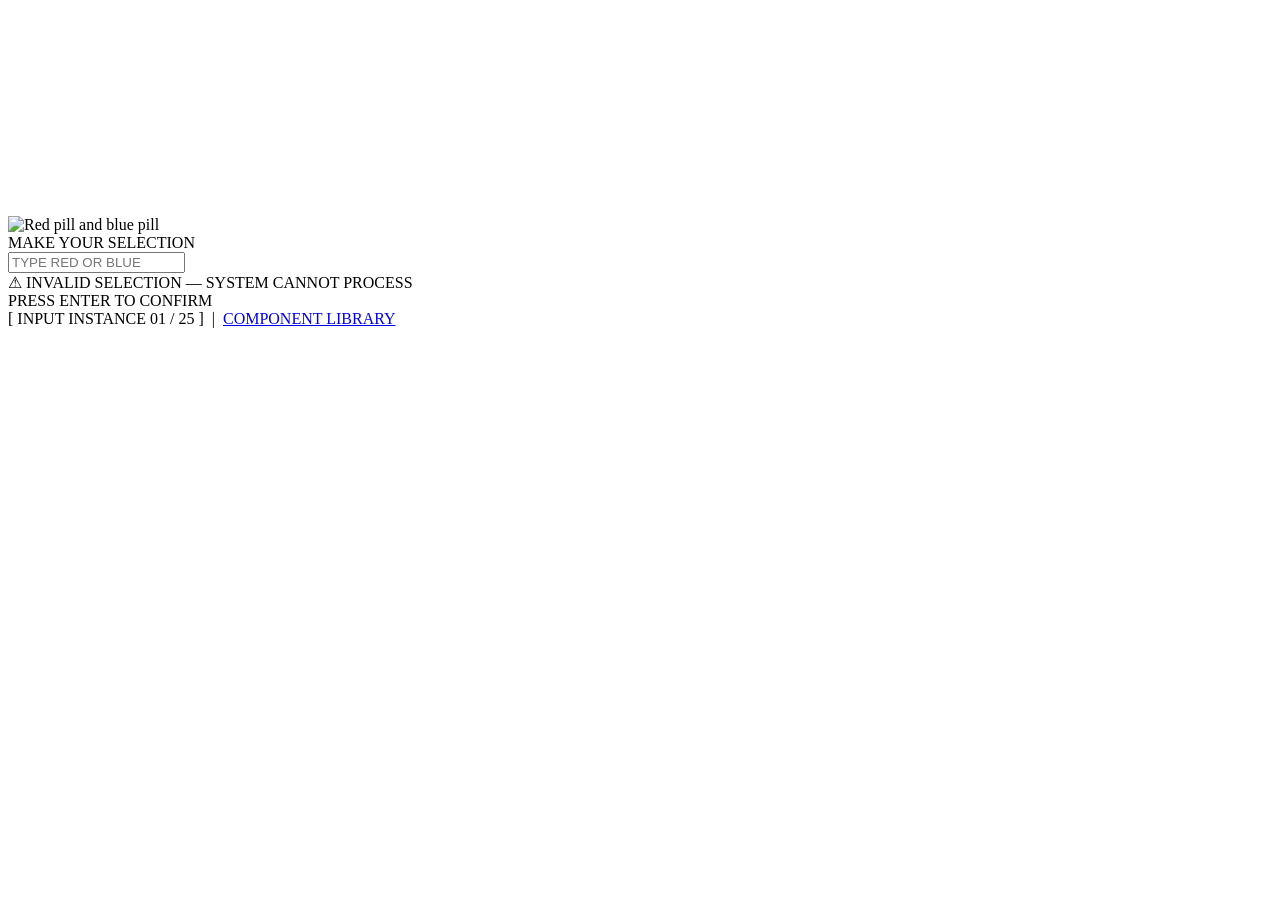
==== index.html @ 8bda36fb "fix paths" ====
<!DOCTYPE html>
<html lang="en">
<head>
  <meta charset="UTF-8" />
  <meta name="viewport" content="width=device-width, initial-scale=1.0"/>
  <title>INPUT — An HTML Experiment</title>
  <link rel="stylesheet" href="global.css" />
  <link rel="stylesheet" href="intro.css" />
</head>
<body>
  <div id="intro-page">

    <!--
      SEQUENCE
      1. #stage-crash    — car crash, canvas frame-by-frame, plays ONCE (1900ms)
      2. #stage-the-end  — "The End" VHS GIF (2800ms)
      3. #stage-ascii    — ASCII human glitch GIF (3200ms)
      4. #stage-data     — data / number glitch GIF (2600ms)
      5. #stage-pill     — Matrix pill full-bleed + input
    -->

    <!-- STAGE 1: Car crash — canvas renders frames, plays once -->
    <div class="stage active" id="stage-crash">
      <canvas id="crash-canvas"></canvas>
    </div>

    <!-- STAGE 2: The End VHS -->
    <div class="stage" id="stage-the-end">
      <img class="stage-gif" src="./the-end.gif" alt="" />
    </div>

    <!-- STAGE 3: ASCII human glitch -->
    <div class="stage stage--dark" id="stage-ascii">
      <img class="stage-gif stage-gif--contain" src="./ascii-human.gif" alt="" />
    </div>

    <!-- STAGE 4: Data / number glitch -->
    <div class="stage" id="stage-data">
      <img class="stage-gif" src="./data-glitch.gif" alt="" />
    </div>

    <!-- STAGE 5: Pill choice — full bleed + input overlay -->
    <div class="stage stage--dark" id="stage-pill">
      <img id="pill-image" src="./pill-choice.jpg" alt="Red pill and blue pill" />

      <div id="pill-inner">
        <div id="pill-input-wrap">
          <div class="intro-label">MAKE YOUR SELECTION</div>

          <!-- INPUT INSTANCE 01 / 25 -->
          <input
            type="text"
            id="pill-input"
            placeholder="TYPE RED OR BLUE"
            maxlength="4"
            autocomplete="off"
            spellcheck="false"
            aria-label="Choose pill: type red or blue"
          />

          <div id="pill-warning">⚠ INVALID SELECTION — SYSTEM CANNOT PROCESS</div>
          <div class="intro-hint">PRESS ENTER TO CONFIRM</div>
        </div>

        <div class="intro-hint lib-link">
          [ INPUT INSTANCE 01 / 25 ]
          &nbsp;|&nbsp;
          <a href="library.html">COMPONENT LIBRARY</a>
        </div>
      </div>
    </div>

    <!-- Flash overlay between stages -->
    <div id="flash-overlay"></div>

  </div>

  <script src="intro.js"></script>
</body>
</html>
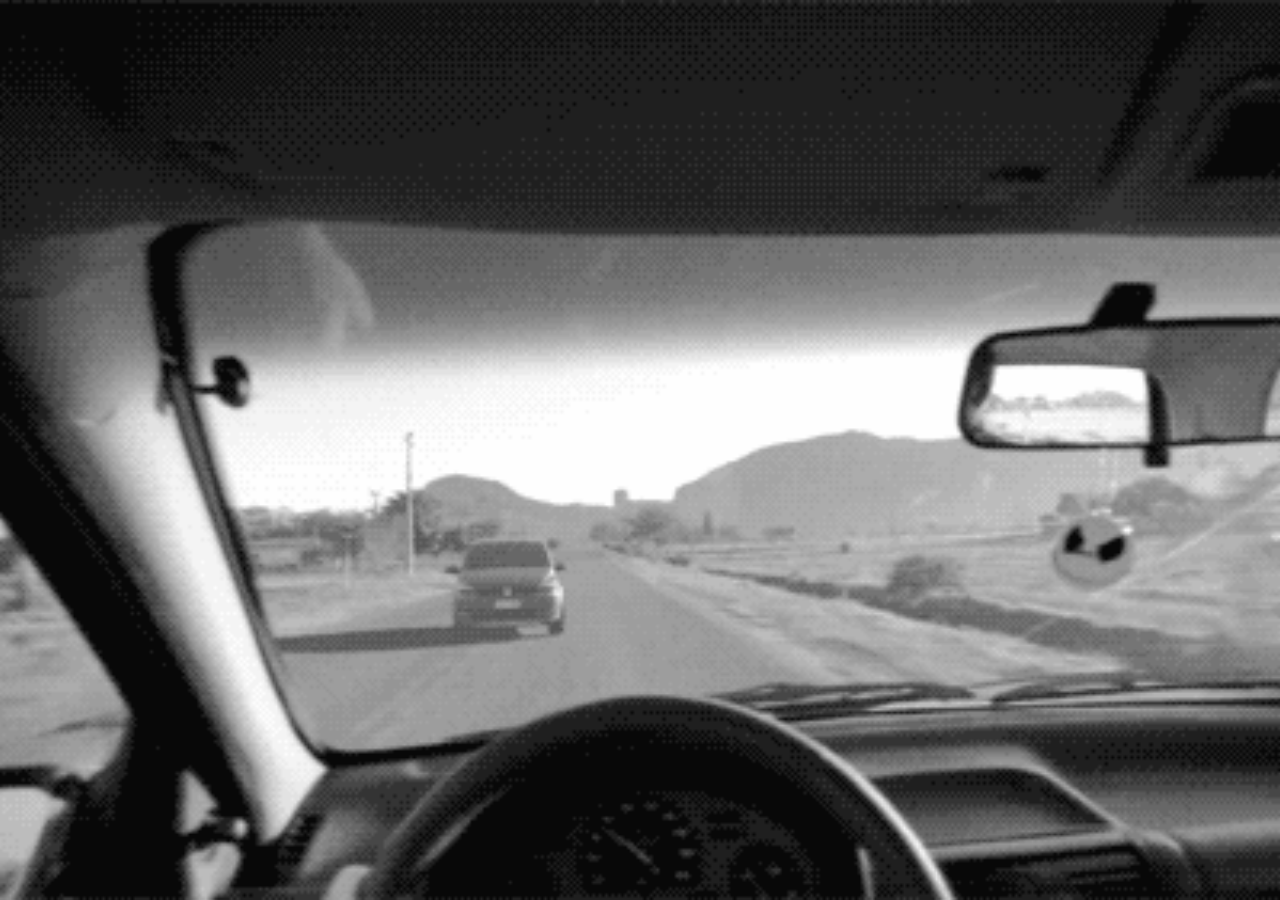
==== commit 66b2c8d6: "fix intro" ====
--- a/index.html
+++ b/index.html
@@ -4,77 +4,37 @@
   <meta charset="UTF-8" />
   <meta name="viewport" content="width=device-width, initial-scale=1.0"/>
   <title>INPUT — An HTML Experiment</title>
-  <link rel="stylesheet" href="global.css" />
-  <link rel="stylesheet" href="intro.css" />
+  <link rel="stylesheet" href="css/global.css" />
+  <link rel="stylesheet" href="css/intro.css" />
 </head>
 <body>
-  <div id="intro-page">
-
-    <!--
-      SEQUENCE
-      1. #stage-crash    — car crash, canvas frame-by-frame, plays ONCE (1900ms)
-      2. #stage-the-end  — "The End" VHS GIF (2800ms)
-      3. #stage-ascii    — ASCII human glitch GIF (3200ms)
-      4. #stage-data     — data / number glitch GIF (2600ms)
-      5. #stage-pill     — Matrix pill full-bleed + input
-    -->
-
-    <!-- STAGE 1: Car crash — canvas renders frames, plays once -->
-    <div class="stage active" id="stage-crash">
-      <canvas id="crash-canvas"></canvas>
+<div id="intro-page">
+  <div class="stage active" id="stage-crash">
+    <img class="stage-gif" src="assets/images/car-crash.gif" alt="" />
+  </div>
+  <div class="stage" id="stage-the-end">
+    <img class="stage-gif" src="assets/images/the-end.gif" alt="" />
+  </div>
+  <div class="stage" id="stage-ascii">
+    <img class="stage-gif stage-gif--contain" src="assets/images/ascii-human.gif" alt="" />
+  </div>
+  <div class="stage" id="stage-data">
+    <img class="stage-gif" src="assets/images/data-glitch.gif" alt="" />
+  </div>
+  <div class="stage" id="stage-pill">
+    <img id="pill-image" src="assets/images/pill-choice.jpg" alt="" />
+    <div id="pill-inner">
+      <div id="pill-input-wrap">
+        <div class="intro-label">MAKE YOUR SELECTION</div>
+        <input type="text" id="pill-input" placeholder="TYPE RED OR BLUE" maxlength="4" autocomplete="off" spellcheck="false" />
+        <div id="pill-warning">⚠ INVALID SELECTION — SYSTEM CANNOT PROCESS</div>
+        <div class="intro-hint">PRESS ENTER TO CONFIRM</div>
+      </div>
+      <div class="intro-hint">[ INPUT INSTANCE 01 / 25 ] &nbsp;|&nbsp; <a href="library.html">COMPONENT LIBRARY</a></div>
     </div>
-
-    <!-- STAGE 2: The End VHS -->
-    <div class="stage" id="stage-the-end">
-      <img class="stage-gif" src="./the-end.gif" alt="" />
-    </div>
-
-    <!-- STAGE 3: ASCII human glitch -->
-    <div class="stage stage--dark" id="stage-ascii">
-      <img class="stage-gif stage-gif--contain" src="./ascii-human.gif" alt="" />
-    </div>
-
-    <!-- STAGE 4: Data / number glitch -->
-    <div class="stage" id="stage-data">
-      <img class="stage-gif" src="./data-glitch.gif" alt="" />
-    </div>
-
-    <!-- STAGE 5: Pill choice — full bleed + input overlay -->
-    <div class="stage stage--dark" id="stage-pill">
-      <img id="pill-image" src="./pill-choice.jpg" alt="Red pill and blue pill" />
-
-      <div id="pill-inner">
-        <div id="pill-input-wrap">
-          <div class="intro-label">MAKE YOUR SELECTION</div>
-
-          <!-- INPUT INSTANCE 01 / 25 -->
-          <input
-            type="text"
-            id="pill-input"
-            placeholder="TYPE RED OR BLUE"
-            maxlength="4"
-            autocomplete="off"
-            spellcheck="false"
-            aria-label="Choose pill: type red or blue"
-          />
-
-          <div id="pill-warning">⚠ INVALID SELECTION — SYSTEM CANNOT PROCESS</div>
-          <div class="intro-hint">PRESS ENTER TO CONFIRM</div>
-        </div>
-
-        <div class="intro-hint lib-link">
-          [ INPUT INSTANCE 01 / 25 ]
-          &nbsp;|&nbsp;
-          <a href="library.html">COMPONENT LIBRARY</a>
-        </div>
-      </div>
-    </div>
-
-    <!-- Flash overlay between stages -->
-    <div id="flash-overlay"></div>
-
   </div>
-
-  <script src="intro.js"></script>
+  <div id="flash-overlay"></div>
+</div>
+<script src="js/intro.js"></script>
 </body>
-</html>+</html>
--- a/css/global.css
+++ b/css/global.css
@@ -0,0 +1,104 @@
+/* ============================================
+   INPUT — AN HTML EXPERIMENT
+   css/global.css — Shared base styles
+   ============================================ */
+
+:root {
+  /* Matrix / Red Pill */
+  --matrix-green:      #00ff41;
+  --matrix-green-dim:  #00aa2a;
+  --matrix-green-dark: #003311;
+
+  /* Blue Pill */
+  --blue-primary:  #0000cc;
+  --blue-light:    #3333ff;
+  --blue-bg:       #e8eaf0;
+  --blue-panel:    #f4f5f8;
+  --blue-border:   #aab0c0;
+
+  /* Neutral */
+  --white:     #ffffff;
+  --black:     #000000;
+  --gray-100:  #f0f0f0;
+  --gray-200:  #d0d0d0;
+  --gray-800:  #222222;
+
+  /* Typography */
+  --font-mono:   'Courier New', Courier, monospace;
+  --font-system: 'Verdana', Geneva, Tahoma, sans-serif;
+  --font-brutal: 'Arial Black', Arial, sans-serif;
+  --font-serif:  'Times New Roman', Times, serif;
+}
+
+/* ── Reset ── */
+*, *::before, *::after {
+  box-sizing: border-box;
+  margin: 0;
+  padding: 0;
+}
+
+html {
+  font-size: 14px;
+  scroll-behavior: smooth;
+}
+
+body {
+  overflow-x: hidden;
+}
+
+/* ── Shared nav link ── */
+.nav-back {
+  position: fixed;
+  top: 16px;
+  left: 16px;
+  z-index: 9999;
+  font-family: var(--font-mono);
+  font-size: 11px;
+  letter-spacing: 0.15em;
+  text-transform: uppercase;
+  text-decoration: none;
+  padding: 6px 12px;
+  border: 1px solid currentColor;
+  transition: all 0.15s;
+}
+
+.nav-back.green {
+  color: var(--matrix-green);
+  border-color: var(--matrix-green);
+  background: transparent;
+}
+
+.nav-back.green:hover {
+  background: var(--matrix-green);
+  color: var(--black);
+}
+
+.nav-back.blue {
+  color: var(--blue-primary);
+  border-color: var(--blue-primary);
+  background: transparent;
+}
+
+.nav-back.blue:hover {
+  background: var(--blue-primary);
+  color: var(--white);
+}
+
+/* ── Shared keyframes ── */
+@keyframes screenShake {
+  0%, 100% { transform: translateX(0); }
+  20%       { transform: translateX(-8px) rotate(-0.5deg); }
+  40%       { transform: translateX(8px)  rotate(0.5deg); }
+  60%       { transform: translateX(-5px); }
+  80%       { transform: translateX(5px); }
+}
+
+@keyframes glitchFlicker {
+  0%, 100% { opacity: 1; }
+  25%       { opacity: 0.7; filter: hue-rotate(90deg); }
+  50%       { opacity: 1; }
+  75%       { opacity: 0.85; filter: hue-rotate(-90deg); }
+}
+
+.screen-shake   { animation: screenShake   0.4s ease; }
+.glitch-flicker { animation: glitchFlicker 0.3s ease 2; }
--- a/css/intro.css
+++ b/css/intro.css
@@ -0,0 +1,192 @@
+/* ============================================
+   css/intro.css — Intro sequential stage system
+   ============================================ */
+
+/* ── Page shell ── */
+#intro-page {
+  width: 100vw;
+  height: 100vh;
+  background: #000;
+  overflow: hidden;
+  position: relative;
+}
+
+/* ── Stage base ── */
+.stage {
+  position: absolute;
+  inset: 0;
+  display: flex;
+  align-items: center;
+  justify-content: center;
+  background: #000;
+  opacity: 0;
+  pointer-events: none;
+  transition: opacity 0.4s ease;
+  z-index: 1;
+}
+
+.stage.active {
+  opacity: 1;
+  pointer-events: auto;
+  z-index: 2;
+}
+
+.stage--dark {
+  background: #000;
+}
+
+/* ── GIF fills ── */
+.stage-gif {
+  width: 100%;
+  height: 100%;
+  object-fit: cover;
+  display: block;
+}
+
+/* ASCII human — contain so the full figure is visible */
+.stage-gif--contain {
+  object-fit: contain;
+  max-height: 100vh;
+  max-width: 100vw;
+  width: auto;
+  height: auto;
+}
+
+/* ── Flash overlay (between stages) ── */
+#flash-overlay {
+  position: fixed;
+  inset: 0;
+  z-index: 50;
+  background: #fff;
+  opacity: 0;
+  pointer-events: none;
+  transition: opacity 0.08s ease;
+}
+
+#flash-overlay.flash {
+  opacity: 1;
+}
+
+/* ── Stage 5: Pill — full bleed layout ── */
+#stage-pill {
+  position: relative;
+  display: block; /* override flex so img can fill absolutely */
+}
+
+/* Full-bleed background image */
+#pill-image {
+  position: absolute;
+  inset: 0;
+  width: 100%;
+  height: 100%;
+  object-fit: cover;
+  object-position: center;
+  display: block;
+  filter: contrast(1.05) saturate(0.8) brightness(0.55);
+  z-index: 0;
+}
+
+/* Content sits on top of the image */
+#pill-inner {
+  position: relative;
+  z-index: 1;
+  display: flex;
+  flex-direction: column;
+  align-items: center;
+  justify-content: flex-end;
+  gap: 20px;
+  width: 100%;
+  height: 100%;
+  padding: 0 20px 60px;
+  opacity: 0;
+  transform: translateY(14px);
+  transition: opacity 0.7s ease, transform 0.7s ease;
+}
+
+#pill-inner.visible {
+  opacity: 1;
+  transform: translateY(0);
+}
+
+/* ── Input area ── */
+#pill-input-wrap {
+  display: flex;
+  flex-direction: column;
+  align-items: center;
+  gap: 12px;
+  width: 100%;
+  max-width: 340px;
+}
+
+.intro-label {
+  color: rgba(255, 255, 255, 0.45);
+  font-family: var(--font-mono);
+  font-size: 10px;
+  letter-spacing: 0.35em;
+  text-transform: uppercase;
+  text-align: center;
+}
+
+/* INPUT INSTANCE 01 */
+#pill-input {
+  width: 100%;
+  background: transparent;
+  border: none;
+  border-bottom: 2px solid rgba(255, 255, 255, 0.55);
+  color: #fff;
+  font-family: var(--font-mono);
+  font-size: 20px;
+  letter-spacing: 0.25em;
+  text-align: center;
+  padding: 10px 4px;
+  outline: none;
+  caret-color: #00ff41;
+  transition: border-color 0.3s, color 0.3s;
+}
+
+#pill-input:focus {
+  border-color: #fff;
+}
+
+#pill-input::placeholder {
+  color: rgba(255, 255, 255, 0.18);
+  font-size: 12px;
+  letter-spacing: 0.3em;
+}
+
+/* Warning */
+#pill-warning {
+  color: #ff3333;
+  font-family: var(--font-mono);
+  font-size: 10px;
+  letter-spacing: 0.2em;
+  text-transform: uppercase;
+  opacity: 0;
+  transition: opacity 0.3s;
+  text-align: center;
+  min-height: 16px;
+}
+
+#pill-warning.show {
+  opacity: 1;
+}
+
+/* Hint */
+.intro-hint {
+  color: rgba(255, 255, 255, 0.2);
+  font-family: var(--font-mono);
+  font-size: 9px;
+  letter-spacing: 0.25em;
+  text-transform: uppercase;
+  text-align: center;
+}
+
+.lib-link a {
+  color: rgba(255, 255, 255, 0.3);
+  text-decoration: none;
+  transition: color 0.2s;
+}
+
+.lib-link a:hover {
+  color: rgba(255, 255, 255, 0.65);
+}
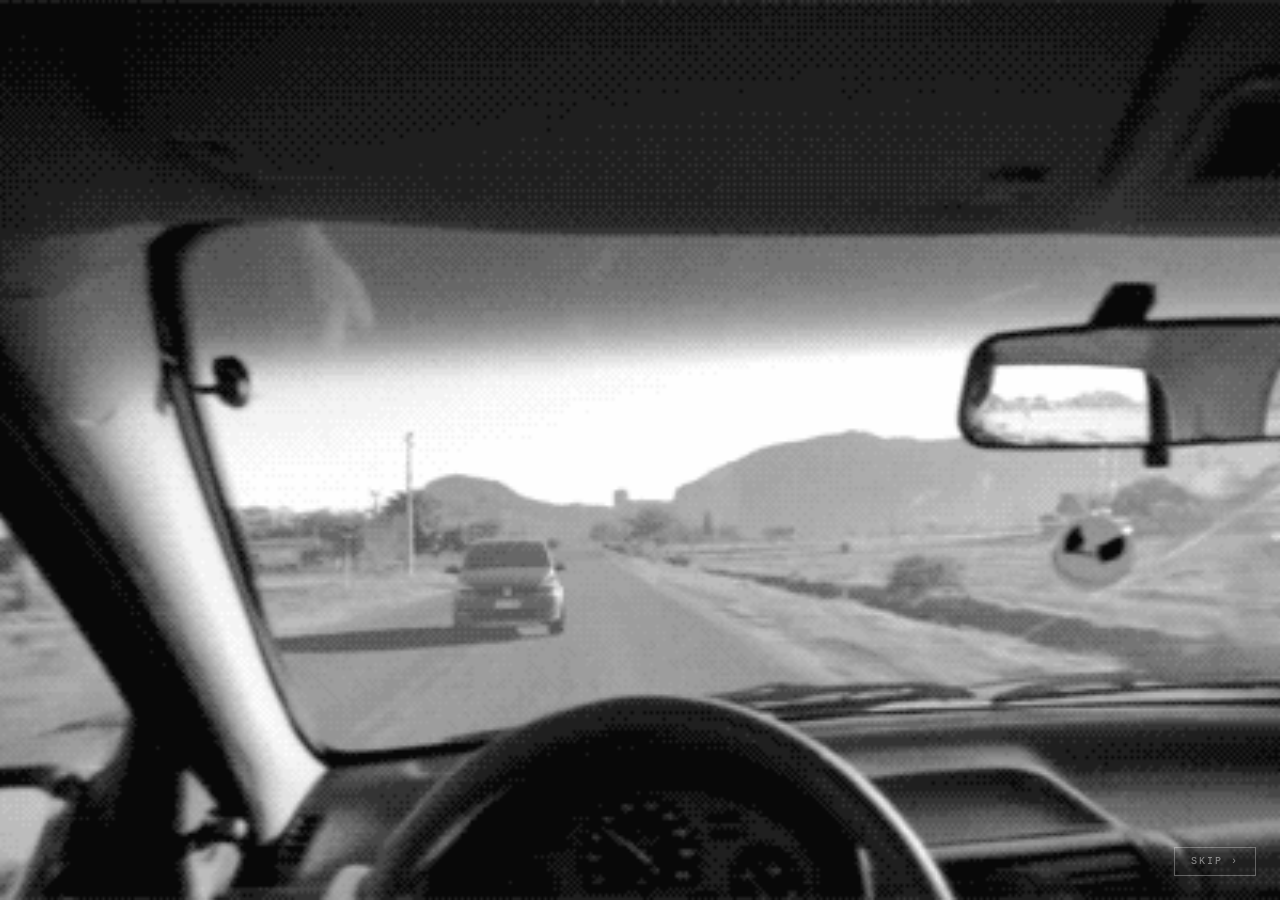
==== commit 9c3ea7f7: "update" ====
--- a/index.html
+++ b/index.html
@@ -5,10 +5,122 @@
   <meta name="viewport" content="width=device-width, initial-scale=1.0"/>
   <title>INPUT — An HTML Experiment</title>
   <link rel="stylesheet" href="css/global.css" />
-  <link rel="stylesheet" href="css/intro.css" />
+  <style>
+    * { margin: 0; padding: 0; box-sizing: border-box; }
+    body, html { width: 100%; height: 100%; background: #000; overflow: hidden; }
+
+    #intro-page { position: fixed; inset: 0; background: #000; }
+
+    .stage {
+      position: absolute; inset: 0;
+      background: #000; opacity: 0; pointer-events: none;
+    }
+    .stage.active { opacity: 1; pointer-events: auto; }
+
+    .stage-gif {
+      position: absolute; inset: 0;
+      width: 100%; height: 100%;
+      object-fit: cover; display: block;
+    }
+    .stage-gif--contain { object-fit: contain; }
+
+    /* ── Skip button — always visible during intro ── */
+    #skip-btn {
+      position: fixed; bottom: 24px; right: 24px; z-index: 9999;
+      font-family: 'Courier New', monospace;
+      font-size: 10px; letter-spacing: 0.2em; text-transform: uppercase;
+      color: rgba(255,255,255,0.5); border: 1px solid rgba(255,255,255,0.3);
+      background: transparent; padding: 8px 16px; cursor: pointer;
+      display: none; transition: all 0.2s;
+    }
+    #skip-btn:hover { color: #fff; border-color: #fff; }
+    #skip-btn.show { display: block; }
+
+    /* ── Pill stage ── */
+    #pill-image {
+      position: absolute; inset: 0;
+      width: 100%; height: 100%;
+      object-fit: cover; object-position: center;
+      display: block; z-index: 0;
+    }
+
+    #what-is-real {
+      position: absolute; inset: 0; z-index: 2;
+      display: flex; align-items: center; justify-content: center;
+      background: rgba(0,0,0,0.55);
+      opacity: 0; transition: opacity 0.6s;
+      pointer-events: none;
+    }
+    #what-is-real.show { opacity: 1; }
+    #what-is-real span {
+      font-family: 'Courier New', monospace;
+      font-size: clamp(28px, 5vw, 64px);
+      color: #fff; letter-spacing: 0.15em; text-transform: uppercase;
+    }
+
+    #pill-inner {
+      position: absolute; inset: 0; z-index: 3;
+      display: flex; flex-direction: column;
+      align-items: center; justify-content: flex-end;
+      padding-bottom: 72px; gap: 18px;
+      opacity: 0; transform: translateY(14px);
+      transition: opacity 0.7s ease, transform 0.7s ease;
+      pointer-events: none;
+    }
+    #pill-inner.visible { opacity: 1; transform: translateY(0); pointer-events: auto; }
+
+    #pill-input-wrap {
+      display: flex; flex-direction: column;
+      align-items: center; gap: 12px;
+      width: 100%; max-width: 320px;
+    }
+
+    .intro-label {
+      color: rgba(255,255,255,0.9);
+      font-family: 'Courier New', monospace;
+      font-size: 10px; letter-spacing: 0.35em; text-transform: uppercase;
+      text-shadow: 0 1px 8px rgba(0,0,0,1);
+    }
+
+    #pill-input {
+      width: 100%; background: rgba(0,0,0,0.4);
+      border: none; border-bottom: 2px solid rgba(255,255,255,0.7);
+      color: #fff; font-family: 'Courier New', monospace;
+      font-size: 20px; letter-spacing: 0.25em;
+      text-align: center; padding: 10px 4px;
+      outline: none; caret-color: #00ff41;
+      transition: border-color 0.3s, color 0.3s;
+    }
+    #pill-input:focus { border-color: #fff; }
+    #pill-input::placeholder { color: rgba(255,255,255,0.25); font-size: 12px; letter-spacing: 0.3em; }
+
+    #pill-warning {
+      color: #ff3333; font-family: 'Courier New', monospace;
+      font-size: 10px; letter-spacing: 0.15em; text-transform: uppercase;
+      opacity: 0; transition: opacity 0.3s; min-height: 16px;
+      text-align: center; line-height: 1.6;
+      text-shadow: 0 1px 8px rgba(0,0,0,1);
+    }
+    #pill-warning.show { opacity: 1; }
+
+    .intro-hint {
+      color: rgba(255,255,255,0.5);
+      font-family: 'Courier New', monospace;
+      font-size: 9px; letter-spacing: 0.25em; text-transform: uppercase;
+      text-align: center; text-shadow: 0 1px 8px rgba(0,0,0,1);
+    }
+    .intro-hint a { color: rgba(255,255,255,0.4); text-decoration: none; }
+    .intro-hint a:hover { color: rgba(255,255,255,0.8); }
+
+    #flash-overlay {
+      position: fixed; inset: 0; z-index: 9999;
+      background: #fff; opacity: 0; pointer-events: none;
+    }
+  </style>
 </head>
 <body>
 <div id="intro-page">
+
   <div class="stage active" id="stage-crash">
     <img class="stage-gif" src="assets/images/car-crash.gif" alt="" />
   </div>
@@ -21,20 +133,121 @@
   <div class="stage" id="stage-data">
     <img class="stage-gif" src="assets/images/data-glitch.gif" alt="" />
   </div>
+
   <div class="stage" id="stage-pill">
     <img id="pill-image" src="assets/images/pill-choice.jpg" alt="" />
+    <div id="what-is-real"><span>What is real?</span></div>
     <div id="pill-inner">
       <div id="pill-input-wrap">
-        <div class="intro-label">MAKE YOUR SELECTION</div>
-        <input type="text" id="pill-input" placeholder="TYPE RED OR BLUE" maxlength="4" autocomplete="off" spellcheck="false" />
-        <div id="pill-warning">⚠ INVALID SELECTION — SYSTEM CANNOT PROCESS</div>
+        <div class="intro-label">CHOOSE YOUR REALITY</div>
+        <input type="text" id="pill-input" placeholder="TYPE RED OR BLUE"
+               maxlength="4" autocomplete="off" spellcheck="false" />
+        <div id="pill-warning"></div>
         <div class="intro-hint">PRESS ENTER TO CONFIRM</div>
       </div>
-      <div class="intro-hint">[ INPUT INSTANCE 01 / 25 ] &nbsp;|&nbsp; <a href="library.html">COMPONENT LIBRARY</a></div>
+      <div class="intro-hint">
+        [ INPUT INSTANCE 01 / 25 ] &nbsp;|&nbsp;
+        <a href="library.html">COMPONENT LIBRARY</a>
+      </div>
     </div>
   </div>
+
+  <button id="skip-btn">SKIP ›</button>
   <div id="flash-overlay"></div>
 </div>
-<script src="js/intro.js"></script>
+
+<script>
+(function () {
+  var stages  = [
+    document.getElementById('stage-crash'),
+    document.getElementById('stage-the-end'),
+    document.getElementById('stage-ascii'),
+    document.getElementById('stage-data'),
+    document.getElementById('stage-pill'),
+  ];
+  var flash   = document.getElementById('flash-overlay');
+  var skipBtn = document.getElementById('skip-btn');
+  var current = 0;
+  var GIF_MS  = [1900, 2800, 3200, 2600];
+  var chainTimer = null;
+
+  function cutTo(next) {
+    flash.style.opacity = '1';
+    requestAnimationFrame(function () {
+      requestAnimationFrame(function () {
+        stages[current].classList.remove('active');
+        current = next;
+        stages[current].classList.add('active');
+        flash.style.opacity = '0';
+        if (next === 4) {
+          skipBtn.classList.remove('show');
+          showPillStage();
+        }
+      });
+    });
+  }
+
+  function runChain(i) {
+    chainTimer = setTimeout(function () {
+      cutTo(i + 1);
+      if (i + 1 < 4) runChain(i + 1);
+    }, GIF_MS[i]);
+  }
+
+  /* Skip button — always shown after 1s */
+  setTimeout(function () { skipBtn.classList.add('show'); }, 1000);
+
+  skipBtn.addEventListener('click', function () {
+    if (chainTimer) clearTimeout(chainTimer);
+    cutTo(4);
+  });
+
+  /* Always play intro on every load */
+  runChain(0);
+
+  function showPillStage() {
+    var whatIsReal = document.getElementById('what-is-real');
+    var pillInner  = document.getElementById('pill-inner');
+    var pillInput  = document.getElementById('pill-input');
+
+    setTimeout(function () { whatIsReal.classList.add('show'); }, 300);
+    setTimeout(function () {
+      whatIsReal.style.transition = 'opacity 0.5s';
+      whatIsReal.style.opacity = '0';
+      setTimeout(function () {
+        whatIsReal.style.display = 'none';
+        pillInner.classList.add('visible');
+        pillInput.focus();
+      }, 500);
+    }, 2300);
+  }
+
+  var input   = document.getElementById('pill-input');
+  var warning = document.getElementById('pill-warning');
+
+  input.addEventListener('keydown', function (e) {
+    if (e.key !== 'Enter') return;
+    var v = input.value.trim().toLowerCase();
+    if (v === 'blue') {
+      input.style.borderColor = '#3366ff';
+      input.style.color = '#3366ff';
+      setTimeout(function () { location.href = 'blue.html'; }, 420);
+    } else if (v === 'red') {
+      input.style.borderColor = '#ff3333';
+      input.style.color = '#ff3333';
+      setTimeout(function () { location.href = 'red.html'; }, 420);
+    } else {
+      warning.textContent = 'Input rejected. Choose your reality: RED or BLUE.';
+      warning.classList.add('show');
+      input.value = '';
+      input.style.borderColor = '#ff3333';
+      setTimeout(function () {
+        warning.classList.remove('show');
+        input.style.borderColor = '';
+      }, 3000);
+    }
+  });
+})();
+</script>
 </body>
-</html>
+</html>
